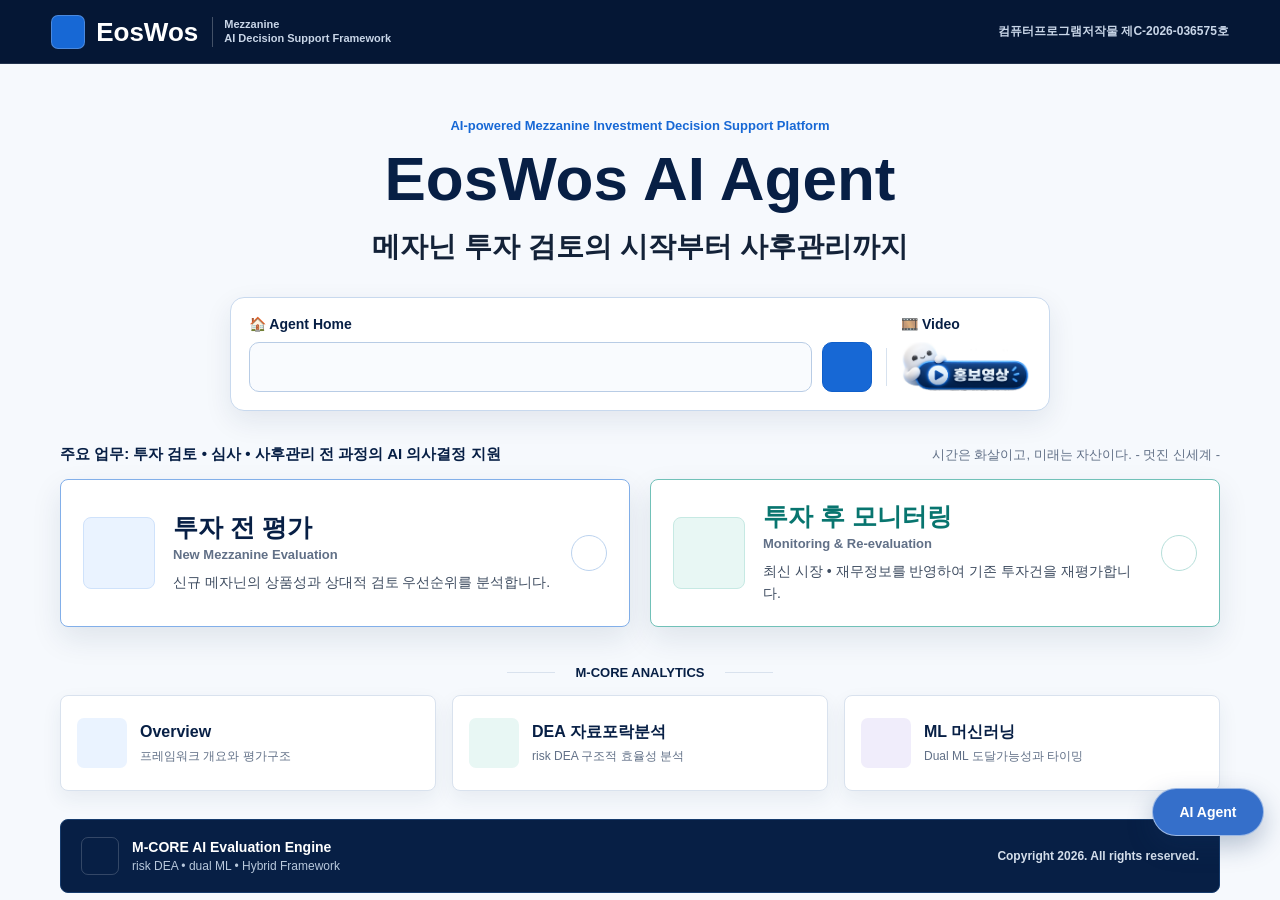
==== index.html @ c0154eb7 "feat: extend promo access and refresh home copy" ====
<!DOCTYPE html>
<html lang="ko">
<head>
    <meta charset="UTF-8" />
    <meta name="viewport" content="width=device-width, initial-scale=1.0" />
    <title>risk DEA + dual ML Hybrid Framework | 메자닌 후보군 선별 및 등급평가</title>
    <meta name="description" content="국내 메자닌 CB/BW/EB 후보군을 risk DEA와 dual ML 기반으로 선별하고 M Grade를 산출하는 메자닌 평가시스템입니다." />
    <meta name="keywords" content="메자닌, 전환사채, CB, BW, EB, DEA, 머신러닝, M Grade, risk DEA, dual ML, 후보군 선별, 등급평가" />
    <meta name="author" content="Jinkook PARK" />
    <meta name="robots" content="index, follow, max-image-preview:large, max-snippet:-1, max-video-preview:-1" />
    <link rel="canonical" href="https://eoswos.com/" />
    <link rel="preconnect" href="https://ai-contest-win.streamlit.app" crossorigin />

    <meta property="og:type" content="website" />
    <meta property="og:site_name" content="EOSWOS" />
    <meta property="og:title" content="risk DEA + dual ML Hybrid Framework" />
    <meta property="og:description" content="메자닌 후보군 선별 및 등급평가를 위한 risk DEA + dual ML Hybrid Framework 메자닌 평가시스템입니다." />
    <meta property="og:url" content="https://eoswos.com/" />
    <meta property="og:locale" content="ko_KR" />

    <meta name="twitter:card" content="summary" />
    <meta name="twitter:title" content="risk DEA + dual ML Hybrid Framework" />
    <meta name="twitter:description" content="국내 메자닌 CB/BW/EB 후보군을 risk DEA와 dual ML 기반으로 선별하고 M Grade를 산출하는 메자닌 평가시스템입니다." />

    <meta name="naver-site-verification" content="ccad66f9c69093825b52c06ba44f369b1f2e4f2b" />

    <link rel="stylesheet" href="./agent_home.css?v=20260912-prompt-marquee" />
    <link rel="stylesheet" href="./ai_widget.css?v=20260828-agent-home-polish" />
    <script src="https://unpkg.com/lucide@0.468.0/dist/umd/lucide.min.js" defer></script>
    <script src="./agent_home_first_prompt.js?v=20260831-first-prompt" defer></script>
    <script src="./agent_home.js?v=20260912-promo-video-white" defer></script>
    <script src="./ai_widget.js?v=20260901-panel-state" defer></script>

    <style>
        :root {
            --streamlit-footer-crop: 42px;
        }

        * {
            box-sizing: border-box;
        }

        html,
        body {
            margin: 0;
            padding: 0;
            width: 100%;
            height: 100%;
            overflow: hidden;
            background: #ffffff;
        }

        .app-frame-wrap {
            position: fixed;
            inset: 0;
            width: 100vw;
            height: 100vh;
            height: 100dvh;
            overflow: hidden;
            background: #ffffff;
        }

        .app-frame-wrap iframe {
            position: absolute;
            top: 0;
            left: 0;
            width: 100%;
            height: calc(100% + var(--streamlit-footer-crop));
            border: 0;
            display: block;
            background: #ffffff;
        }

        .seo-content {
            position: absolute;
            width: 1px;
            height: 1px;
            padding: 0;
            margin: -1px;
            overflow: hidden;
            clip: rect(0, 0, 0, 0);
            white-space: nowrap;
            border: 0;
        }
    </style>

    <!-- Google tag (gtag.js) -->
    <script async src="https://www.googletagmanager.com/gtag/js?id=G-F935R1FZ7W"></script>
    <script>
      window.dataLayer = window.dataLayer || [];
      function gtag(){dataLayer.push(arguments);}
      gtag('js', new Date());
      gtag('config', 'G-F935R1FZ7W');
    </script>

    <script type="application/ld+json">
    {
      "@context": "https://schema.org",
      "@type": "SoftwareApplication",
      "name": "risk DEA + dual ML Hybrid Framework",
      "alternateName": "EOSWOS Mezzanine Grading System",
      "url": "https://eoswos.com/",
      "applicationCategory": "BusinessApplication",
      "operatingSystem": "Web",
      "description": "국내 메자닌 CB/BW/EB 후보군을 risk DEA와 dual ML 기반으로 선별하고 M Grade를 산출하는 메자닌 평가시스템입니다.",
      "creator": {
        "@type": "Person",
        "name": "Jinkook PARK"
      },
      "inLanguage": "ko-KR"
    }
    </script>

</head>

<body class="agent-home-active">
    <main class="seo-content" aria-label="사이트 설명">
        <h1>risk DEA + dual ML Hybrid Framework</h1>
        <p>EOSWOS는 국내 메자닌 채권(CB, BW, EB) 후보군을 대상으로 risk DEA와 dual ML 기반의 M Grade를 산출하는 메자닌 후보군 선별 및 등급평가 시스템입니다.</p>
        <p>본 시스템은 메자닌 구조의 상대적 효율성, ITM 도달 가능성, PK 강도, ITM 도달 속도, 종합점수와 M등급을 표시합니다.</p>
        <p>제공되는 점수와 등급은 투자권유 또는 확정적 투자판단이 아니라 연구 목적의 의사결정 지원정보입니다.</p>
        <p><a href="https://eoswos.streamlit.app/">Streamlit 앱 바로가기</a></p>
    </main>

    <noscript>
        <section style="padding:24px; font-family:Arial, sans-serif; line-height:1.6;">
            <h1>risk DEA + dual ML Hybrid Framework</h1>
            <p>국내 메자닌 CB/BW/EB 후보군을 risk DEA와 dual ML 기반으로 선별하고 M Grade를 산출하는 메자닌 평가시스템입니다.</p>
            <p>JavaScript가 비활성화되어 앱 화면을 불러올 수 없습니다. 아래 링크에서 Streamlit 앱을 열 수 있습니다.</p>
            <p><a href="https://eoswos.streamlit.app/">EOSWOS Streamlit 앱 열기</a></p>
        </section>
    </noscript>

    <section class="agent-home" id="agent-home" aria-labelledby="agent-home-title">
        <header class="agent-home__bar">
            <a class="agent-home__brand" href="./" aria-label="EosWos Agent Home">
                <span class="agent-home__brand-mark" aria-hidden="true">
                    <i data-lucide="box"></i>
                </span>
                <span class="agent-home__brand-name">EosWos</span>
                <span class="agent-home__brand-divider" aria-hidden="true"></span>
                <span class="agent-home__brand-subtitle">Mezzanine<br />AI Decision Support Framework</span>
            </a>
            <div class="agent-home__registration">
                컴퓨터프로그램저작물 제C-2026-036575호
            </div>
        </header>

        <main class="agent-home__main">
            <div class="agent-home__intro">
                <span class="agent-home__eyebrow">AI-powered Mezzanine Investment Decision Support Platform</span>
                <h1 id="agent-home-title">EosWos AI Agent</h1>
                <p>메자닌 투자 검토의 시작부터 사후관리까지</p>
            </div>

            <section class="agent-home__first-prompt" aria-labelledby="agent-home-first-prompt-title">
                <form id="agent-home-first-prompt-form" autocomplete="off" novalidate>
                    <div class="agent-home__first-prompt-heading">
                        <label id="agent-home-first-prompt-title" for="agent-home-first-prompt-input">
                            🏠 Agent Home
                        </label>
                        <span aria-hidden="true"></span>
                        <span class="agent-home__promo-label" aria-hidden="true">
                            <span>🎞️</span>
                            <span>Video</span>
                        </span>
                    </div>
                    <div class="agent-home__first-prompt-layout">
                        <div class="agent-home__first-prompt-control">
                            <div class="agent-home__first-prompt-input-shell">
                                <span class="agent-home__sr-only" id="agent-home-first-prompt-guidance">
                                    궁금한 건 참지 말고 질문하세요. 대화는 AI 패널에서 진행됩니다. 인증정보 • 계좌정보 등 민감정보는 입력하지 마세요.
                                </span>
                                <input
                                    id="agent-home-first-prompt-input"
                                    type="text"
                                    maxlength="500"
                                    autocomplete="off"
                                    autocapitalize="off"
                                    spellcheck="false"
                                    aria-describedby="agent-home-first-prompt-guidance"
                                    placeholder=" " />
                                <div class="agent-home__prompt-marquee" aria-hidden="true">
                                    <span>궁금한 건 참지 말고 질문하세요. 대화는 AI 패널에서 진행됩니다. 인증정보 • 계좌정보 등 민감정보는 입력하지 마세요.</span>
                                </div>
                            </div>
                            <button class="agent-home__first-prompt-submit" id="agent-home-first-prompt-submit" type="submit" aria-label="질문 보내기" title="질문 보내기">
                                <i data-lucide="send-horizontal" aria-hidden="true"></i>
                            </button>
                        </div>
                        <span class="agent-home__promo-divider" aria-hidden="true"></span>
                        <button
                            class="agent-home__promo-trigger"
                            id="agent-home-promo-trigger"
                            type="button"
                            aria-label="EosWos 홍보영상 재생"
                            aria-controls="agent-home-promo-modal"
                            aria-expanded="false">
                            <img src="./assets/EosWos_Promo_Button.png?v=20260912-white-background" alt="" draggable="false" />
                        </button>
                    </div>
                    <p id="agent-home-first-prompt-status" role="status" aria-live="polite" hidden></p>
                </form>
            </section>

            <section class="agent-home__section" aria-labelledby="primary-work-title">
                <div class="agent-home__section-heading">
                    <span id="primary-work-title">주요 업무: 투자 검토 • 심사 • 사후관리 전 과정의 AI 의사결정 지원</span>
                    <span>시간은 화살이고, 미래는 자산이다. - 멋진 신세계 -</span>
                </div>
                <div class="agent-home__primary-grid">
                    <button class="agent-home__primary-card agent-home__primary-card--evaluation" type="button" data-mcore-route="new_evaluation">
                        <span class="agent-home__card-icon" aria-hidden="true"><i data-lucide="clipboard-check"></i></span>
                        <span class="agent-home__card-copy">
                            <strong>투자 전 평가</strong>
                            <small>New Mezzanine Evaluation</small>
                            <span>신규 메자닌의 상품성과 상대적 검토 우선순위를 분석합니다.</span>
                        </span>
                        <span class="agent-home__card-arrow" aria-hidden="true"><i data-lucide="arrow-right"></i></span>
                    </button>

                    <button class="agent-home__primary-card agent-home__primary-card--monitoring" type="button" data-mcore-route="monitoring">
                        <span class="agent-home__card-icon" aria-hidden="true"><i data-lucide="refresh-cw"></i></span>
                        <span class="agent-home__card-copy">
                            <strong>투자 후 모니터링</strong>
                            <small>Monitoring &amp; Re-evaluation</small>
                            <span>최신 시장 • 재무정보를 반영하여 기존 투자건을 재평가합니다.</span>
                        </span>
                        <span class="agent-home__card-arrow" aria-hidden="true"><i data-lucide="arrow-right"></i></span>
                    </button>
                </div>
            </section>

            <section class="agent-home__section agent-home__section--analytics" aria-labelledby="analytics-title">
                <div class="agent-home__section-heading agent-home__section-heading--center">
                    <span id="analytics-title">M-CORE Analytics</span>
                </div>
                <div class="agent-home__analytics-grid">
                    <button class="agent-home__analytics-card" type="button" data-mcore-route="overview">
                        <span class="agent-home__analytics-icon agent-home__analytics-icon--overview" aria-hidden="true"><i data-lucide="book-open"></i></span>
                        <span><strong>Overview</strong><small>프레임워크 개요와 평가구조</small></span>
                        <i data-lucide="chevron-right" aria-hidden="true"></i>
                    </button>
                    <button class="agent-home__analytics-card" type="button" data-mcore-route="dea">
                        <span class="agent-home__analytics-icon agent-home__analytics-icon--dea" aria-hidden="true"><i data-lucide="chart-no-axes-combined"></i></span>
                        <span><strong>DEA 자료포락분석</strong><small>risk DEA 구조적 효율성 분석</small></span>
                        <i data-lucide="chevron-right" aria-hidden="true"></i>
                    </button>
                    <button class="agent-home__analytics-card" type="button" data-mcore-route="ml">
                        <span class="agent-home__analytics-icon agent-home__analytics-icon--ml" aria-hidden="true"><i data-lucide="brain-circuit"></i></span>
                        <span><strong>ML 머신러닝</strong><small>Dual ML 도달가능성과 타이밍</small></span>
                        <i data-lucide="chevron-right" aria-hidden="true"></i>
                    </button>
                </div>
            </section>

            <footer class="agent-home__engine">
                <div class="agent-home__engine-identity">
                    <span class="agent-home__engine-mark" aria-hidden="true"><i data-lucide="cpu"></i></span>
                    <span class="agent-home__engine-copy">
                        <strong>M-CORE AI Evaluation Engine</strong>
                        <small>risk DEA • dual ML • Hybrid Framework</small>
                    </span>
                </div>
                <small class="agent-home__engine-copyright">Copyright 2026. All rights reserved.</small>
            </footer>
        </main>

        <dialog
            class="agent-home__promo-modal"
            id="agent-home-promo-modal"
            aria-label="EosWos 홍보영상">
            <div class="agent-home__promo-player">
                <button
                    class="agent-home__promo-close"
                    id="agent-home-promo-close"
                    type="button"
                    aria-label="홍보영상 닫기">
                    <i data-lucide="x" aria-hidden="true"></i>
                </button>
                <video
                    id="agent-home-promo-video"
                    controls
                    playsinline
                    preload="metadata"
                    aria-label="EosWos 홍보영상 플레이어">
                    <source src="./assets/EosWos_Demo.mp4" type="video/mp4" />
                    브라우저가 영상 재생을 지원하지 않습니다.
                </video>
            </div>
        </dialog>
    </section>

    <button class="agent-home-return" id="agent-home-return" type="button" aria-label="Agent Home으로 이동" hidden>
        <i data-lucide="house" aria-hidden="true"></i>
        <span class="agent-home-return__label">Home</span>
    </button>

    <div class="app-frame-wrap" id="mcore-frame-wrap" hidden aria-hidden="true">
        <div
            class="mcore-frame-loading"
            id="mcore-frame-loading"
            role="status"
            aria-live="polite"
            hidden>
            <span class="mcore-frame-loading__spinner" aria-hidden="true"></span>
            <span>M-CORE 화면을 여는 중입니다.</span>
        </div>
        <iframe
            id="mcore-frame"
            data-base-src="https://eoswos.streamlit.app/?embed=true&amp;embed_options=hide_loading_screen&amp;view=overview"
            src="https://eoswos.streamlit.app/?embed=true&embed_options=hide_loading_screen&view=overview"
            title="M-CORE 평가 시스템"
            allowfullscreen
            loading="eager">
        </iframe>
    </div>

    <!-- Copyright -->
    <div class="site-copyright-registration" style="position: fixed; top: 8px; right: 20px; z-index: 9999; font-size: 14px; color: #6b7280;">
        컴퓨터프로그램저작물 제C-2026-036575호
    </div>

    <!-- hits.sh 뱃지 및 Copyright -->
    <div class="site-hit-counter" style="position: fixed; bottom: 8px; right: 10px; z-index: 9999; text-align: right;">
      <a href="https://hits.sh/eoswos.com/" target="_blank">
        <img src="https://hits.sh/eoswos.com.svg" alt="Hits"/>
      </a>
      <div style="margin-top: 2px; font-size: 13px; line-height: 1.2; color: #6b7280; white-space: nowrap;">
        Copyright 2026. All rights reserved.
      </div>
    </div>


    <!-- GoatCounter -->
    <script data-goatcounter="https://eoswos.goatcounter.com/count"
        async src="//gc.zgo.at/count.js"></script>

</body>
</html>
---- agent_home.css ----
:root {
    --agent-navy: #071f45;
    --agent-navy-deep: #051735;
    --agent-blue: #1768d5;
    --agent-blue-soft: #eaf3ff;
    --agent-teal: #0f8d88;
    --agent-teal-soft: #e8f7f4;
    --agent-violet: #6750b5;
    --agent-ink: #132238;
    --agent-muted: #617087;
    --agent-line: #d9e2ee;
    --agent-canvas: #f6f9fd;
    --agent-surface: #ffffff;
    --agent-shadow: 0 12px 30px rgba(23, 49, 82, 0.1);
}

.agent-home,
.agent-home * {
    box-sizing: border-box;
}

.agent-home[hidden],
.app-frame-wrap[hidden],
.agent-home-return[hidden],
.mcore-frame-loading[hidden] {
    display: none !important;
}

.mcore-frame-loading {
    position: absolute;
    inset: 0;
    z-index: 2;
    display: flex;
    align-items: center;
    justify-content: center;
    gap: 12px;
    color: var(--agent-navy);
    background: rgba(248, 250, 253, 0.98);
    font-size: 15px;
    font-weight: 700;
}

.mcore-frame-loading__spinner {
    width: 22px;
    height: 22px;
    border: 3px solid #d7e4f5;
    border-top-color: var(--agent-blue);
    border-radius: 50%;
    animation: mcore-frame-spin 0.75s linear infinite;
}

@keyframes mcore-frame-spin {
    to {
        transform: rotate(360deg);
    }
}

@media (prefers-reduced-motion: reduce) {
    .mcore-frame-loading__spinner {
        animation: none;
    }
}

.agent-home {
    position: fixed;
    inset: 0;
    z-index: 20;
    overflow-y: auto;
    color: var(--agent-ink);
    background: var(--agent-canvas);
    font-family: Inter, Pretendard, "Noto Sans KR", "Segoe UI", sans-serif;
}

.agent-home__bar {
    position: sticky;
    top: 0;
    z-index: 2;
    display: flex;
    align-items: center;
    justify-content: space-between;
    min-height: 64px;
    padding: 10px clamp(20px, 4vw, 56px);
    color: #ffffff;
    background: var(--agent-navy-deep);
    border-bottom: 1px solid rgba(255, 255, 255, 0.12);
}

.agent-home__brand {
    display: inline-flex;
    align-items: center;
    gap: 11px;
    min-width: 0;
    color: inherit;
    text-decoration: none;
}

.agent-home__brand-mark {
    display: grid;
    flex: 0 0 34px;
    width: 34px;
    height: 34px;
    place-items: center;
    color: #ffffff;
    background: var(--agent-blue);
    border: 1px solid rgba(255, 255, 255, 0.22);
    border-radius: 7px;
}

.agent-home__brand-mark svg {
    width: 21px;
    height: 21px;
    stroke-width: 1.8;
}

.agent-home__brand-name {
    font-size: 26px;
    font-weight: 750;
    line-height: 1;
}

.agent-home__brand-divider {
    width: 1px;
    height: 30px;
    margin-left: 3px;
    background: rgba(255, 255, 255, 0.25);
}

.agent-home__brand-subtitle {
    color: #c9d6e8;
    font-size: 11px;
    font-weight: 600;
    line-height: 1.2;
}

.agent-home__registration {
    max-width: min(330px, 38vw);
    margin-left: auto;
    color: #c9d6e8;
    font-size: 12px;
    font-weight: 600;
    line-height: 1.35;
    text-align: right;
}

.agent-home__main {
    width: min(1160px, calc(100% - 40px));
    margin: 0 auto;
    padding: clamp(40px, 6vh, 72px) 0 36px;
}

.agent-home__intro {
    max-width: 760px;
    margin: 0 auto clamp(29px, 4.5vh, 42px);
    text-align: center;
}

.agent-home__eyebrow {
    display: block;
    margin-bottom: 13px;
    color: var(--agent-blue);
    font-size: 13px;
    font-weight: 800;
    text-transform: none;
}

.agent-home__intro h1 {
    margin: 0;
    color: var(--agent-navy);
    font-size: clamp(38px, 5vw, 62px);
    font-weight: 800;
    line-height: 1.05;
    letter-spacing: 0;
}

.agent-home__intro p {
    margin: 17px 0 0;
    color: var(--agent-ink);
    font-size: clamp(20px, 2.2vw, 28px);
    font-weight: 650;
    letter-spacing: 0;
}

.agent-home__first-prompt {
    width: min(820px, 100%);
    margin: -10px auto 34px;
    padding: 18px;
    background: var(--agent-surface);
    border: 1px solid #c8d9ee;
    border-radius: 14px;
    box-shadow: 0 10px 28px rgba(23, 49, 82, 0.09);
}

.agent-home__first-prompt label {
    display: block;
    margin: 0;
    color: var(--agent-navy);
    font-size: 14px;
    font-weight: 800;
}

.agent-home__first-prompt-heading,
.agent-home__first-prompt-layout {
    display: grid;
    grid-template-columns: minmax(0, 1fr) 1px 130px;
    align-items: center;
    gap: 14px;
}

.agent-home__first-prompt-heading {
    margin-bottom: 10px;
}

.agent-home__promo-label {
    display: inline-flex;
    align-items: center;
    justify-content: flex-start;
    gap: 4px;
    color: var(--agent-navy);
    font-size: 14px;
    font-weight: 800;
    white-space: nowrap;
}

.agent-home__first-prompt-control {
    display: grid;
    grid-template-columns: minmax(0, 1fr) auto;
    align-items: stretch;
    gap: 10px;
}

.agent-home__first-prompt-input-shell {
    position: relative;
    min-width: 0;
}

.agent-home__sr-only {
    position: absolute;
    width: 1px;
    height: 1px;
    padding: 0;
    margin: -1px;
    overflow: hidden;
    clip: rect(0, 0, 0, 0);
    white-space: nowrap;
    border: 0;
}

.agent-home__first-prompt input {
    width: 100%;
    min-width: 0;
    height: 50px;
    padding: 0 16px;
    color: var(--agent-ink);
    font: 500 15px/1.4 Inter, Pretendard, "Noto Sans KR", "Segoe UI", sans-serif;
    background: #f9fbfe;
    border: 1px solid #b8cce5;
    border-radius: 10px;
    outline: none;
    transition: border-color 160ms ease, box-shadow 160ms ease, background-color 160ms ease;
}

.agent-home__prompt-marquee {
    position: absolute;
    inset: 1px 16px;
    display: flex;
    align-items: center;
    overflow: hidden;
    color: #64748b;
    font: 500 15px/1.4 Inter, Pretendard, "Noto Sans KR", "Segoe UI", sans-serif;
    white-space: nowrap;
    pointer-events: none;
    transition: opacity 120ms ease;
}

.agent-home__prompt-marquee span {
    display: inline-block;
    min-width: max-content;
    padding-left: 100%;
    animation: agent-home-prompt-marquee 18s linear infinite;
    will-change: transform;
}

.agent-home__first-prompt-input-shell:focus-within .agent-home__prompt-marquee,
.agent-home__first-prompt-input-shell input:not(:placeholder-shown) + .agent-home__prompt-marquee,
.agent-home__first-prompt-input-shell input:disabled + .agent-home__prompt-marquee {
    opacity: 0;
}

.agent-home__first-prompt-input-shell:hover .agent-home__prompt-marquee span,
.agent-home__first-prompt-input-shell:focus-within .agent-home__prompt-marquee span,
.agent-home__first-prompt-input-shell input:not(:placeholder-shown) + .agent-home__prompt-marquee span,
.agent-home__first-prompt-input-shell input:disabled + .agent-home__prompt-marquee span {
    animation-play-state: paused;
}

@keyframes agent-home-prompt-marquee {
    from {
        transform: translateX(0);
    }

    to {
        transform: translateX(-100%);
    }
}

.agent-home__first-prompt input:focus {
    background: #ffffff;
    border-color: var(--agent-blue);
    box-shadow: 0 0 0 3px rgba(23, 104, 213, 0.13);
}

.agent-home__first-prompt input:disabled {
    color: #78869a;
    background: #eef2f7;
    border-color: #d4dce7;
    cursor: not-allowed;
}

.agent-home__first-prompt-submit {
    display: inline-flex;
    width: 50px;
    min-width: 50px;
    height: 50px;
    align-items: center;
    justify-content: center;
    gap: 0;
    padding: 0;
    color: #ffffff;
    font-size: 14px;
    font-weight: 750;
    background: var(--agent-blue);
    border: 1px solid #0f5fca;
    border-radius: 10px;
    cursor: pointer;
    transition: background-color 160ms ease, box-shadow 160ms ease;
}

.agent-home__first-prompt-submit:hover,
.agent-home__first-prompt-submit:focus-visible {
    background: #125bbd;
    box-shadow: 0 7px 18px rgba(23, 104, 213, 0.2);
    outline: none;
}

.agent-home__first-prompt-submit:disabled {
    color: #e7edf5;
    background: #8d9caf;
    border-color: #8d9caf;
    box-shadow: none;
    cursor: not-allowed;
}

.agent-home__first-prompt-submit svg {
    width: 17px;
    height: 17px;
}

.agent-home__promo-divider {
    width: 1px;
    height: 38px;
    background: #d7e2ef;
}

.agent-home__promo-trigger {
    display: inline-flex;
    width: 130px;
    min-width: 130px;
    height: 50px;
    align-items: center;
    justify-content: center;
    padding: 0;
    background: #ffffff;
    border: 0;
    border-radius: 10px;
    cursor: pointer;
    transition: transform 160ms ease;
}

.agent-home__promo-trigger:hover {
    transform: scale(1.02);
}

.agent-home__promo-trigger:focus-visible {
    outline: 3px solid rgba(23, 104, 213, 0.28);
    outline-offset: 2px;
}

.agent-home__promo-trigger img {
    display: block;
    width: 100%;
    height: 100%;
    object-fit: contain;
    user-select: none;
}

.agent-home__first-prompt-help,
.agent-home__first-prompt-status {
    margin: 9px 2px 0;
    color: var(--agent-muted);
    font-size: 11px;
    line-height: 1.5;
}

.agent-home__first-prompt-status {
    min-height: 17px;
    color: #175da9;
    font-weight: 700;
}

.agent-home__first-prompt-status.is-error {
    color: #a33a31;
}

.agent-home__promo-modal {
    width: min(1200px, calc(100vw - 48px));
    max-width: none;
    max-height: calc(100vh - 48px);
    margin: auto;
    padding: 0;
    overflow: visible;
    background: transparent;
    border: 0;
}

.agent-home__promo-modal::backdrop {
    background: rgba(2, 12, 29, 0.78);
}

.agent-home__promo-player {
    position: relative;
    padding: 12px;
    background: #020817;
    border: 1px solid rgba(255, 255, 255, 0.18);
    border-radius: 16px;
    box-shadow: 0 24px 70px rgba(0, 0, 0, 0.48);
}

.agent-home__promo-player video {
    display: block;
    width: 100%;
    max-height: calc(100vh - 72px);
    aspect-ratio: 16 / 9;
    object-fit: contain;
    background: #000000;
    border-radius: 10px;
}

.agent-home__promo-close {
    position: absolute;
    top: -16px;
    right: -16px;
    z-index: 1;
    display: inline-flex;
    width: 40px;
    height: 40px;
    align-items: center;
    justify-content: center;
    padding: 0;
    color: #ffffff;
    background: var(--agent-navy-deep);
    border: 1px solid rgba(255, 255, 255, 0.45);
    border-radius: 50%;
    box-shadow: 0 8px 20px rgba(0, 0, 0, 0.28);
    cursor: pointer;
}

.agent-home__promo-close:hover,
.agent-home__promo-close:focus-visible {
    background: var(--agent-blue);
    outline: none;
}

.agent-home__promo-close:focus-visible {
    box-shadow: 0 0 0 4px rgba(255, 255, 255, 0.32);
}

.agent-home__promo-close svg {
    width: 21px;
    height: 21px;
}

.agent-home__section + .agent-home__section {
    margin-top: 38px;
}

.agent-home__section-heading {
    display: flex;
    align-items: baseline;
    justify-content: space-between;
    gap: 16px;
    margin-bottom: 15px;
}

.agent-home__section-heading > span:first-child {
    color: var(--agent-navy);
    font-size: 15px;
    font-weight: 800;
}

.agent-home__section-heading > span:last-child:not(:first-child) {
    color: var(--agent-muted);
    font-size: 13px;
}

.agent-home__section-heading--center {
    justify-content: center;
}

.agent-home__section-heading--center > span:first-child {
    position: relative;
    padding: 0 20px;
    font-size: 13px;
    text-transform: uppercase;
}

.agent-home__section-heading--center > span:first-child::before,
.agent-home__section-heading--center > span:first-child::after {
    position: absolute;
    top: 50%;
    width: 48px;
    height: 1px;
    content: "";
    background: var(--agent-line);
}

.agent-home__section-heading--center > span:first-child::before {
    right: 100%;
}

.agent-home__section-heading--center > span:first-child::after {
    left: 100%;
}

.agent-home__primary-grid {
    display: grid;
    grid-template-columns: repeat(2, minmax(0, 1fr));
    gap: 20px;
}

.agent-home button {
    font: inherit;
    letter-spacing: 0;
}

.agent-home__primary-card,
.agent-home__analytics-card {
    min-width: 0;
    color: inherit;
    text-align: left;
    background: var(--agent-surface);
    border-radius: 8px;
    cursor: pointer;
}

.agent-home__primary-card {
    display: grid;
    grid-template-columns: 72px minmax(0, 1fr) 36px;
    align-items: center;
    gap: 18px;
    min-height: 176px;
    padding: 24px;
    border: 1px solid #82afe9;
    box-shadow: var(--agent-shadow);
    transition: border-color 160ms ease, box-shadow 160ms ease, transform 160ms ease;
}

.agent-home__primary-card--monitoring {
    border-color: #71c1b8;
}

.agent-home__primary-card:hover,
.agent-home__primary-card:focus-visible {
    border-color: var(--agent-blue);
    box-shadow: 0 14px 34px rgba(23, 104, 213, 0.16);
    transform: translateY(-2px);
    outline: none;
}

.agent-home__primary-card--monitoring:hover,
.agent-home__primary-card--monitoring:focus-visible {
    border-color: var(--agent-teal);
    box-shadow: 0 14px 34px rgba(15, 141, 136, 0.15);
}

.agent-home__card-icon {
    display: grid;
    width: 72px;
    height: 72px;
    place-items: center;
    color: var(--agent-blue);
    background: var(--agent-blue-soft);
    border: 1px solid #cfe2fb;
    border-radius: 8px;
}

.agent-home__primary-card--monitoring .agent-home__card-icon {
    color: var(--agent-teal);
    background: var(--agent-teal-soft);
    border-color: #c6e9e3;
}

.agent-home__card-icon svg {
    width: 37px;
    height: 37px;
    stroke-width: 1.7;
}

.agent-home__card-copy {
    display: flex;
    min-width: 0;
    flex-direction: column;
}

.agent-home__card-copy strong {
    color: var(--agent-navy);
    font-size: 25px;
    line-height: 1.2;
}

.agent-home__primary-card--monitoring .agent-home__card-copy strong {
    color: #08756f;
}

.agent-home__card-copy small {
    margin-top: 5px;
    color: var(--agent-muted);
    font-size: 13px;
    font-weight: 600;
}

.agent-home__card-copy > span {
    margin-top: 15px;
    color: #3f4d61;
    font-size: 14px;
    line-height: 1.55;
}

@media (min-width: 921px) {
    .agent-home__primary-card {
        min-height: 148px;
        padding: 18px 22px;
    }

    .agent-home__card-copy > span {
        margin-top: 10px;
    }
}

.agent-home__card-arrow {
    display: grid;
    width: 36px;
    height: 36px;
    place-items: center;
    color: var(--agent-blue);
    border: 1px solid #bcd3ef;
    border-radius: 50%;
}

.agent-home__primary-card--monitoring .agent-home__card-arrow {
    color: var(--agent-teal);
    border-color: #b6dfda;
}

.agent-home__card-arrow svg {
    width: 18px;
    height: 18px;
}

.agent-home__analytics-grid {
    display: grid;
    grid-template-columns: repeat(3, minmax(0, 1fr));
    gap: 16px;
}

.agent-home__analytics-card {
    display: grid;
    grid-template-columns: 50px minmax(0, 1fr) 20px;
    align-items: center;
    gap: 13px;
    min-height: 96px;
    padding: 16px;
    border: 1px solid var(--agent-line);
    box-shadow: 0 8px 20px rgba(25, 52, 84, 0.07);
    transition: border-color 160ms ease, box-shadow 160ms ease, transform 160ms ease;
}

.agent-home__analytics-card:hover,
.agent-home__analytics-card:focus-visible {
    border-color: #91b7e9;
    box-shadow: 0 10px 24px rgba(23, 104, 213, 0.12);
    transform: translateY(-2px);
    outline: none;
}

.agent-home__analytics-icon {
    display: grid;
    width: 50px;
    height: 50px;
    place-items: center;
    border-radius: 7px;
}

.agent-home__analytics-icon svg {
    width: 27px;
    height: 27px;
    stroke-width: 1.7;
}

.agent-home__analytics-icon--overview {
    color: var(--agent-blue);
    background: var(--agent-blue-soft);
}

.agent-home__analytics-icon--dea {
    color: var(--agent-teal);
    background: var(--agent-teal-soft);
}

.agent-home__analytics-icon--ml {
    color: var(--agent-violet);
    background: #f0edfb;
}

.agent-home__analytics-card > span:nth-child(2) {
    display: flex;
    min-width: 0;
    flex-direction: column;
}

.agent-home__analytics-card strong {
    color: var(--agent-navy);
    font-size: 16px;
    line-height: 1.25;
}

.agent-home__analytics-card small {
    margin-top: 6px;
    overflow: hidden;
    color: var(--agent-muted);
    font-size: 12px;
    line-height: 1.35;
    text-overflow: ellipsis;
    white-space: nowrap;
}

.agent-home__analytics-card > svg {
    width: 18px;
    height: 18px;
    color: #8a99ad;
}

.agent-home__engine {
    display: flex;
    align-items: center;
    justify-content: space-between;
    gap: 20px;
    margin-top: 28px;
    padding: 17px 20px;
    color: #ffffff;
    background: var(--agent-navy);
    border: 1px solid #173c6d;
    border-radius: 8px;
}

.agent-home__engine-identity {
    display: flex;
    align-items: center;
    gap: 13px;
    min-width: 0;
}

.agent-home__engine-mark {
    display: grid;
    flex: 0 0 38px;
    width: 38px;
    height: 38px;
    place-items: center;
    color: #88baf6;
    border: 1px solid rgba(255, 255, 255, 0.18);
    border-radius: 7px;
}

.agent-home__engine-mark svg {
    width: 21px;
    height: 21px;
}

.agent-home__engine-copy {
    display: flex;
    flex-direction: column;
}

.agent-home__engine strong {
    font-size: 14px;
}

.agent-home__engine small {
    margin-top: 4px;
    color: #b8c8dc;
    font-size: 12px;
}

.agent-home__engine .agent-home__engine-copyright {
    flex: 0 0 auto;
    margin-top: 0;
    color: #d4deeb;
    font-weight: 700;
    line-height: 1.35;
    text-align: right;
    white-space: nowrap;
}

.agent-home-return {
    position: fixed;
    right: 16px;
    bottom: 124px;
    z-index: 10018;
    display: inline-flex;
    width: 112px;
    min-width: 112px;
    height: 48px;
    align-items: center;
    justify-content: center;
    gap: 7px;
    padding: 0 21px;
    color: #ffffff;
    font: 700 14px/1 Inter, Pretendard, "Noto Sans KR", "Segoe UI", sans-serif;
    background: #274f83;
    border: 1px solid rgba(255, 255, 255, 0.5);
    border-radius: 999px;
    box-shadow: 0 10px 26px rgba(18, 51, 96, 0.24);
    cursor: pointer;
    transition: background-color 160ms ease, box-shadow 160ms ease, transform 160ms ease;
}

.agent-home-return:hover {
    background: #1f436f;
    box-shadow: 0 13px 30px rgba(18, 51, 96, 0.3);
    transform: translateY(-1px);
}

.agent-home-return:focus-visible {
    outline: 3px solid rgba(53, 111, 202, 0.34);
    outline-offset: 3px;
}

.agent-home-return svg {
    display: block;
    width: 18px;
    height: 18px;
}

body.agent-home-active .site-copyright-registration,
body.agent-home-active .site-hit-counter {
    display: none;
}

@media (max-width: 768px), (hover: none) and (pointer: coarse) and (max-width: 1024px) {
    .agent-home-return {
        right: 12px;
        bottom: 124px;
        width: 52px;
        min-width: 52px;
        height: 52px;
        padding: 0;
        border-radius: 50%;
    }

    .agent-home-return__label {
        display: none;
    }

    .agent-home-return svg {
        display: block;
        width: 20px;
        height: 20px;
    }
}

@media (max-width: 840px) {
    .agent-home__main {
        width: min(100% - 28px, 680px);
        padding-top: 38px;
    }

    .agent-home__primary-grid,
    .agent-home__analytics-grid {
        grid-template-columns: 1fr;
    }

    .agent-home__primary-card {
        min-height: 152px;
    }

    .agent-home__analytics-card {
        min-height: 82px;
    }
}

@media (max-width: 560px) {
    .agent-home__bar {
        min-height: 58px;
        padding: 9px 14px;
    }

    .agent-home__brand-mark {
        flex-basis: 31px;
        width: 31px;
        height: 31px;
    }

    .agent-home__brand-name {
        font-size: 22px;
    }

    .agent-home__brand-divider,
    .agent-home__brand-subtitle {
        display: none;
    }

    .agent-home__registration {
        max-width: 190px;
        font-size: 10px;
        line-height: 1.25;
    }

    .agent-home__main {
        width: calc(100% - 24px);
        padding: 32px 0 96px;
    }

    .agent-home__intro {
        margin-bottom: 23px;
    }

    .agent-home__eyebrow {
        margin-bottom: 10px;
        font-size: 11px;
    }

    .agent-home__intro h1 {
        font-size: 37px;
    }

    .agent-home__intro p {
        margin-top: 13px;
        font-size: 20px;
    }

    .agent-home__first-prompt {
        margin: 0 auto 26px;
        padding: 14px;
        border-radius: 12px;
    }

    .agent-home__first-prompt-heading,
    .agent-home__first-prompt-layout {
        grid-template-columns: minmax(0, 1fr) 1px 108px;
        gap: 8px;
    }

    .agent-home__first-prompt-control {
        grid-template-columns: minmax(0, 1fr) 48px;
        gap: 8px;
    }

    .agent-home__first-prompt input {
        height: 48px;
        padding: 0 13px;
        font-size: 14px;
    }

    .agent-home__prompt-marquee {
        inset-inline: 13px;
        font-size: 14px;
    }

    .agent-home__prompt-marquee span {
        animation-duration: 14s;
    }

    .agent-home__first-prompt-submit {
        width: 48px;
        min-width: 48px;
        height: 48px;
        padding: 0;
    }

    .agent-home__first-prompt-submit span {
        position: absolute;
        width: 1px;
        height: 1px;
        padding: 0;
        margin: -1px;
        overflow: hidden;
        clip: rect(0, 0, 0, 0);
        white-space: nowrap;
        border: 0;
    }

    .agent-home__promo-divider {
        height: 34px;
    }

    .agent-home__promo-trigger {
        width: 108px;
        min-width: 108px;
        height: 48px;
    }

    .agent-home__promo-modal {
        width: calc(100vw - 32px);
        max-height: calc(100vh - 32px);
    }

    .agent-home__promo-player {
        padding: 8px;
        border-radius: 12px;
    }

    .agent-home__promo-close {
        top: -13px;
        right: -13px;
        width: 36px;
        height: 36px;
    }

    .agent-home__first-prompt-help,
    .agent-home__first-prompt-status {
        font-size: 10px;
    }

    .agent-home__section-heading > span:last-child:not(:first-child) {
        display: none;
    }

    .agent-home__primary-card {
        grid-template-columns: 56px minmax(0, 1fr) 30px;
        gap: 13px;
        min-height: 140px;
        padding: 18px 16px;
    }

    .agent-home__card-icon {
        width: 56px;
        height: 56px;
    }

    .agent-home__card-icon svg {
        width: 30px;
        height: 30px;
    }

    .agent-home__card-copy strong {
        font-size: 21px;
    }

    .agent-home__card-copy small {
        font-size: 11px;
    }

    .agent-home__card-copy > span {
        margin-top: 10px;
        font-size: 12px;
        line-height: 1.45;
    }

    .agent-home__card-arrow {
        width: 30px;
        height: 30px;
    }

    .agent-home__analytics-card {
        min-height: 78px;
        padding: 13px;
    }

    .agent-home__analytics-card strong {
        font-size: 15px;
    }

    .agent-home__engine {
        flex-wrap: wrap;
        gap: 10px;
        padding: 14px;
    }

    .agent-home__engine strong {
        font-size: 13px;
    }

    .agent-home__engine small {
        font-size: 11px;
    }

    .agent-home__engine .agent-home__engine-copyright {
        width: 100%;
        font-size: 10px;
        text-align: right;
    }

}

@media (prefers-reduced-motion: reduce) {
    .agent-home__primary-card,
    .agent-home__analytics-card,
    .agent-home__promo-trigger {
        transition: none;
    }

    .agent-home__prompt-marquee {
        transition: none;
    }

    .agent-home__prompt-marquee span {
        width: 100%;
        min-width: 0;
        padding-left: 0;
        overflow: hidden;
        text-overflow: ellipsis;
        animation: none;
        transform: none;
    }
}
---- ai_widget.css ----
.ai-evaluation-launcher {
    position: fixed;
    right: 16px;
    bottom: 64px;
    z-index: 10020;
    display: flex;
    width: auto;
    min-width: 112px;
    height: 48px;
    align-items: center;
    justify-content: center;
    padding: 0 21px;
    border: 1px solid rgba(255, 255, 255, 0.5);
    border-radius: 999px;
    background: #356fca;
    color: #ffffff;
    box-shadow: 0 10px 26px rgba(18, 51, 96, 0.28);
    cursor: pointer;
    transition: background-color 160ms ease, box-shadow 160ms ease, transform 160ms ease;
}

.ai-launcher-label {
    color: currentColor;
    font: 700 14px/1 Arial, sans-serif;
    letter-spacing: 0;
    white-space: nowrap;
}

.ai-launcher-label-mobile {
    display: none;
}

.ai-evaluation-launcher:hover {
    background: #285da9;
    box-shadow: 0 12px 30px rgba(18, 51, 96, 0.34);
    transform: translateY(-2px);
}

.ai-evaluation-launcher:focus-visible {
    outline: 3px solid rgba(53, 111, 202, 0.34);
    outline-offset: 3px;
}

.ai-evaluation-launcher svg {
    width: 27px;
    height: 27px;
    fill: none;
    stroke: currentColor;
    stroke-width: 2;
    stroke-linecap: round;
    stroke-linejoin: round;
}

.ai-evaluation-launcher .icon-close {
    display: none;
}

.ai-evaluation-launcher[aria-expanded="true"] {
    width: 56px;
    min-width: 56px;
    height: 56px;
    padding: 0;
    border-radius: 50%;
}

.ai-evaluation-launcher[aria-expanded="true"] .ai-launcher-label {
    display: none;
}

.ai-evaluation-launcher[aria-expanded="true"] .icon-close {
    display: block;
}

.ai-evaluation-panel {
    position: fixed;
    right: 16px;
    bottom: 132px;
    z-index: 10019;
    width: min(var(--ai-panel-width, 470px), calc(100vw - 32px));
    height: min(var(--ai-panel-height, 760px), calc(100dvh - 160px));
    min-width: 360px;
    min-height: 420px;
    overflow: hidden;
    scrollbar-width: none;
    border: 1px solid #d7dee9;
    border-radius: 18px;
    background: #ffffff;
    box-shadow: 0 24px 64px rgba(18, 35, 58, 0.24);
    opacity: 0;
    visibility: hidden;
    pointer-events: none;
    transform: translateY(12px) scale(0.985);
    transform-origin: bottom right;
    transition: opacity 180ms ease, transform 180ms ease, visibility 180ms ease;
}

.ai-evaluation-panel::-webkit-scrollbar {
    display: none;
}

.ai-evaluation-panel.is-open {
    opacity: 1;
    visibility: visible;
    pointer-events: auto;
    transform: translateY(0) scale(1);
}

.ai-panel-resize-shield {
    position: fixed;
    z-index: 10030;
    inset: 0;
    background: transparent;
    touch-action: none;
}

.ai-panel-resize-shield[hidden] {
    display: none;
}

.ai-panel-resize-handle {
    position: absolute;
    z-index: 5;
    touch-action: none;
    opacity: 0;
    transition: opacity 120ms ease;
}

.ai-panel-resize-handle:hover,
.ai-evaluation-panel.is-resizing .ai-panel-resize-handle {
    opacity: 1;
}

.ai-panel-resize-left {
    top: 18px;
    bottom: 18px;
    left: 0;
    width: 10px;
    cursor: ew-resize;
}

.ai-panel-resize-left::after {
    position: absolute;
    top: 32px;
    bottom: 32px;
    left: 3px;
    width: 2px;
    border-radius: 2px;
    background: rgba(53, 111, 202, 0.62);
    content: "";
}

.ai-panel-resize-top {
    top: 0;
    right: 18px;
    left: 18px;
    height: 10px;
    cursor: ns-resize;
}

.ai-panel-resize-top::after {
    position: absolute;
    top: 3px;
    right: 32px;
    left: 32px;
    height: 2px;
    border-radius: 2px;
    background: rgba(53, 111, 202, 0.62);
    content: "";
}

.ai-panel-resize-corner {
    top: 0;
    left: 0;
    width: 18px;
    height: 18px;
    cursor: nwse-resize;
}

.ai-panel-resize-corner::after {
    position: absolute;
    top: 4px;
    left: 4px;
    width: 8px;
    height: 8px;
    border-top: 2px solid rgba(53, 111, 202, 0.68);
    border-left: 2px solid rgba(53, 111, 202, 0.68);
    border-radius: 2px 0 0;
    content: "";
}

.ai-evaluation-panel.is-resizing iframe {
    pointer-events: none;
}

html.ai-panel-resizing,
html.ai-panel-resizing * {
    cursor: var(--ai-panel-resize-cursor) !important;
    user-select: none !important;
}

.ai-panel-control {
    position: absolute;
    top: 10px;
    z-index: 3;
    display: grid;
    width: 34px;
    height: 34px;
    place-items: center;
    padding: 0;
    border: 1px solid #d7dee9;
    border-radius: 50%;
    background: rgba(255, 255, 255, 0.96);
    color: #344054;
    box-shadow: 0 4px 12px rgba(18, 35, 58, 0.14);
    cursor: pointer;
}

.ai-panel-close {
    right: 10px;
    font: 400 25px/1 Arial, sans-serif;
}

.ai-panel-refresh {
    right: 52px;
    font: 400 23px/1 Arial, sans-serif;
}

.ai-panel-refresh span {
    display: block;
}

.ai-panel-control:hover {
    background: #f2f5f9;
    color: #172033;
}

.ai-panel-control:focus-visible {
    outline: 3px solid rgba(53, 111, 202, 0.34);
    outline-offset: 2px;
}

.ai-panel-refresh.is-loading span {
    animation: ai-panel-refresh-spin 700ms linear infinite;
}

@keyframes ai-panel-refresh-spin {
    to {
        transform: rotate(360deg);
    }
}

.ai-evaluation-panel iframe {
    position: absolute;
    top: 0;
    left: 0;
    width: 100%;
    height: calc(100% + 42px);
    border: 0;
    background: #ffffff;
    display: block;
    overflow: hidden;
    scrollbar-width: none;
}

.ai-evaluation-panel iframe::-webkit-scrollbar {
    display: none;
}

.ai-panel-loading {
    position: absolute;
    inset: 0;
    z-index: 1;
    display: grid;
    place-items: center;
    padding: 20px;
    background: #ffffff;
    color: #667085;
    font-family: Arial, sans-serif;
    font-size: 13px;
    text-align: center;
}

.ai-panel-loading[hidden] {
    display: none;
}

@media (max-width: 768px), (hover: none) and (pointer: coarse) and (max-width: 1024px) {
    .ai-evaluation-launcher {
        right: 12px;
        bottom: 62px;
        width: 52px;
        min-width: 52px;
        height: 52px;
        padding: 0;
        border-radius: 50%;
    }

    body.agent-home-active .ai-evaluation-launcher[aria-expanded="false"] {
        right: max(6px, env(safe-area-inset-right));
        bottom: max(10px, env(safe-area-inset-bottom));
    }

    .ai-launcher-label-desktop {
        display: none;
    }

    .ai-launcher-label-mobile {
        display: block;
    }

    .ai-evaluation-panel {
        top: max(8px, env(safe-area-inset-top));
        right: max(8px, env(safe-area-inset-right));
        bottom: max(126px, calc(118px + env(safe-area-inset-bottom)));
        left: max(8px, env(safe-area-inset-left));
        width: auto;
        height: auto;
        max-width: none;
        max-height: none;
        min-width: 0;
        min-height: 0;
        border-radius: 14px;
    }

    .ai-panel-resize-handle {
        display: none;
    }

    .ai-panel-control {
        top: 8px;
        width: 32px;
        height: 32px;
    }

    .ai-panel-close {
        right: 8px;
    }

    .ai-panel-refresh {
        right: 48px;
    }
}

@media (prefers-reduced-motion: reduce) {
    .ai-evaluation-launcher,
    .ai-evaluation-panel {
        transition: none;
    }

    .ai-panel-refresh.is-loading span {
        animation: none;
    }
}
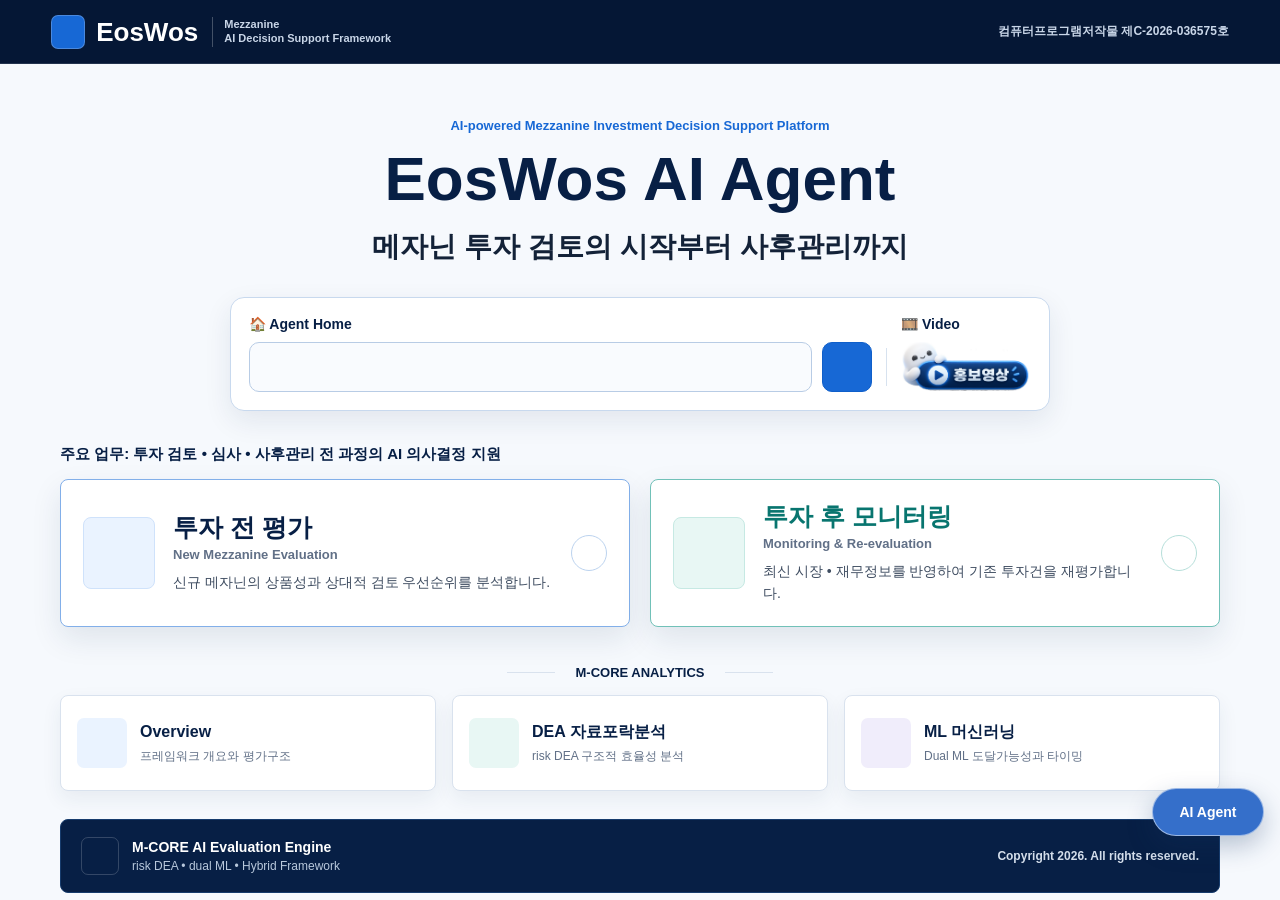
==== commit 297cc3a4: "copy: update home marquee message" ====
--- a/index.html
+++ b/index.html
@@ -24,12 +24,12 @@
 
     <meta name="naver-site-verification" content="ccad66f9c69093825b52c06ba44f369b1f2e4f2b" />
 
-    <link rel="stylesheet" href="./agent_home.css?v=20260912-prompt-marquee" />
+    <link rel="stylesheet" href="./agent_home.css?v=20260913-promo-white-shell" />
     <link rel="stylesheet" href="./ai_widget.css?v=20260828-agent-home-polish" />
     <script src="https://unpkg.com/lucide@0.468.0/dist/umd/lucide.min.js" defer></script>
     <script src="./agent_home_first_prompt.js?v=20260831-first-prompt" defer></script>
-    <script src="./agent_home.js?v=20260912-promo-video-white" defer></script>
-    <script src="./ai_widget.js?v=20260901-panel-state" defer></script>
+    <script src="./agent_home.js?v=20260913-promo-parent-modal" defer></script>
+    <script src="./ai_widget.js?v=20260913-promo-parent-modal" defer></script>
 
     <style>
         :root {
@@ -169,7 +169,7 @@
                         <div class="agent-home__first-prompt-control">
                             <div class="agent-home__first-prompt-input-shell">
                                 <span class="agent-home__sr-only" id="agent-home-first-prompt-guidance">
-                                    궁금한 건 참지 말고 질문하세요. 대화는 AI 패널에서 진행됩니다. 인증정보 • 계좌정보 등 민감정보는 입력하지 마세요.
+                                    궁금한 건 참지 말고 질문하세요. 시간은 화살이고, 미래는 자산이다. - 멋진 신세계 -
                                 </span>
                                 <input
                                     id="agent-home-first-prompt-input"
@@ -181,7 +181,7 @@
                                     aria-describedby="agent-home-first-prompt-guidance"
                                     placeholder=" " />
                                 <div class="agent-home__prompt-marquee" aria-hidden="true">
-                                    <span>궁금한 건 참지 말고 질문하세요. 대화는 AI 패널에서 진행됩니다. 인증정보 • 계좌정보 등 민감정보는 입력하지 마세요.</span>
+                                    <span>궁금한 건 참지 말고 질문하세요. 시간은 화살이고, 미래는 자산이다. - 멋진 신세계 -</span>
                                 </div>
                             </div>
                             <button class="agent-home__first-prompt-submit" id="agent-home-first-prompt-submit" type="submit" aria-label="질문 보내기" title="질문 보내기">
@@ -206,7 +206,6 @@
             <section class="agent-home__section" aria-labelledby="primary-work-title">
                 <div class="agent-home__section-heading">
                     <span id="primary-work-title">주요 업무: 투자 검토 • 심사 • 사후관리 전 과정의 AI 의사결정 지원</span>
-                    <span>시간은 화살이고, 미래는 자산이다. - 멋진 신세계 -</span>
                 </div>
                 <div class="agent-home__primary-grid">
                     <button class="agent-home__primary-card agent-home__primary-card--evaluation" type="button" data-mcore-route="new_evaluation">
@@ -266,30 +265,32 @@
             </footer>
         </main>
 
-        <dialog
-            class="agent-home__promo-modal"
-            id="agent-home-promo-modal"
-            aria-label="EosWos 홍보영상">
-            <div class="agent-home__promo-player">
-                <button
-                    class="agent-home__promo-close"
-                    id="agent-home-promo-close"
-                    type="button"
-                    aria-label="홍보영상 닫기">
-                    <i data-lucide="x" aria-hidden="true"></i>
-                </button>
-                <video
-                    id="agent-home-promo-video"
-                    controls
-                    playsinline
-                    preload="metadata"
-                    aria-label="EosWos 홍보영상 플레이어">
-                    <source src="./assets/EosWos_Demo.mp4" type="video/mp4" />
-                    브라우저가 영상 재생을 지원하지 않습니다.
-                </video>
-            </div>
-        </dialog>
     </section>
+
+    <dialog
+        class="agent-home__promo-modal"
+        id="agent-home-promo-modal"
+        aria-labelledby="agent-home-promo-title">
+        <div class="agent-home__promo-player">
+            <button
+                class="agent-home__promo-close"
+                id="agent-home-promo-close"
+                type="button"
+                aria-label="홍보영상 닫기">
+                <i data-lucide="x" aria-hidden="true"></i>
+            </button>
+            <h2 class="agent-home__promo-title" id="agent-home-promo-title">EosWos 홍보영상</h2>
+            <video
+                id="agent-home-promo-video"
+                controls
+                playsinline
+                preload="metadata"
+                aria-label="EosWos 홍보영상 플레이어">
+                <source src="./assets/EosWos_Demo.mp4" type="video/mp4" />
+                브라우저가 영상 재생을 지원하지 않습니다.
+            </video>
+        </div>
+    </dialog>
 
     <button class="agent-home-return" id="agent-home-return" type="button" aria-label="Agent Home으로 이동" hidden>
         <i data-lucide="house" aria-hidden="true"></i>
--- a/agent_home.css
+++ b/agent_home.css
@@ -420,6 +420,7 @@
     overflow: visible;
     background: transparent;
     border: 0;
+    font-family: Inter, Pretendard, "Noto Sans KR", "Segoe UI", sans-serif;
 }
 
 .agent-home__promo-modal::backdrop {
@@ -429,16 +430,24 @@
 .agent-home__promo-player {
     position: relative;
     padding: 12px;
-    background: #020817;
+    background: #ffffff;
     border: 1px solid rgba(255, 255, 255, 0.18);
     border-radius: 16px;
     box-shadow: 0 24px 70px rgba(0, 0, 0, 0.48);
 }
 
+.agent-home__promo-title {
+    margin: 0 44px 10px 2px;
+    color: #000000;
+    font-size: var(--promo-title-size, 1.35rem);
+    font-weight: 800;
+    line-height: 1.35;
+}
+
 .agent-home__promo-player video {
     display: block;
     width: 100%;
-    max-height: calc(100vh - 72px);
+    max-height: calc(100vh - 118px);
     aspect-ratio: 16 / 9;
     object-fit: contain;
     background: #000000;
@@ -1013,6 +1022,10 @@
         max-height: calc(100vh - 32px);
     }
 
+    .agent-home__promo-title {
+        font-size: var(--promo-title-size, 1.2rem);
+    }
+
     .agent-home__promo-player {
         padding: 8px;
         border-radius: 12px;
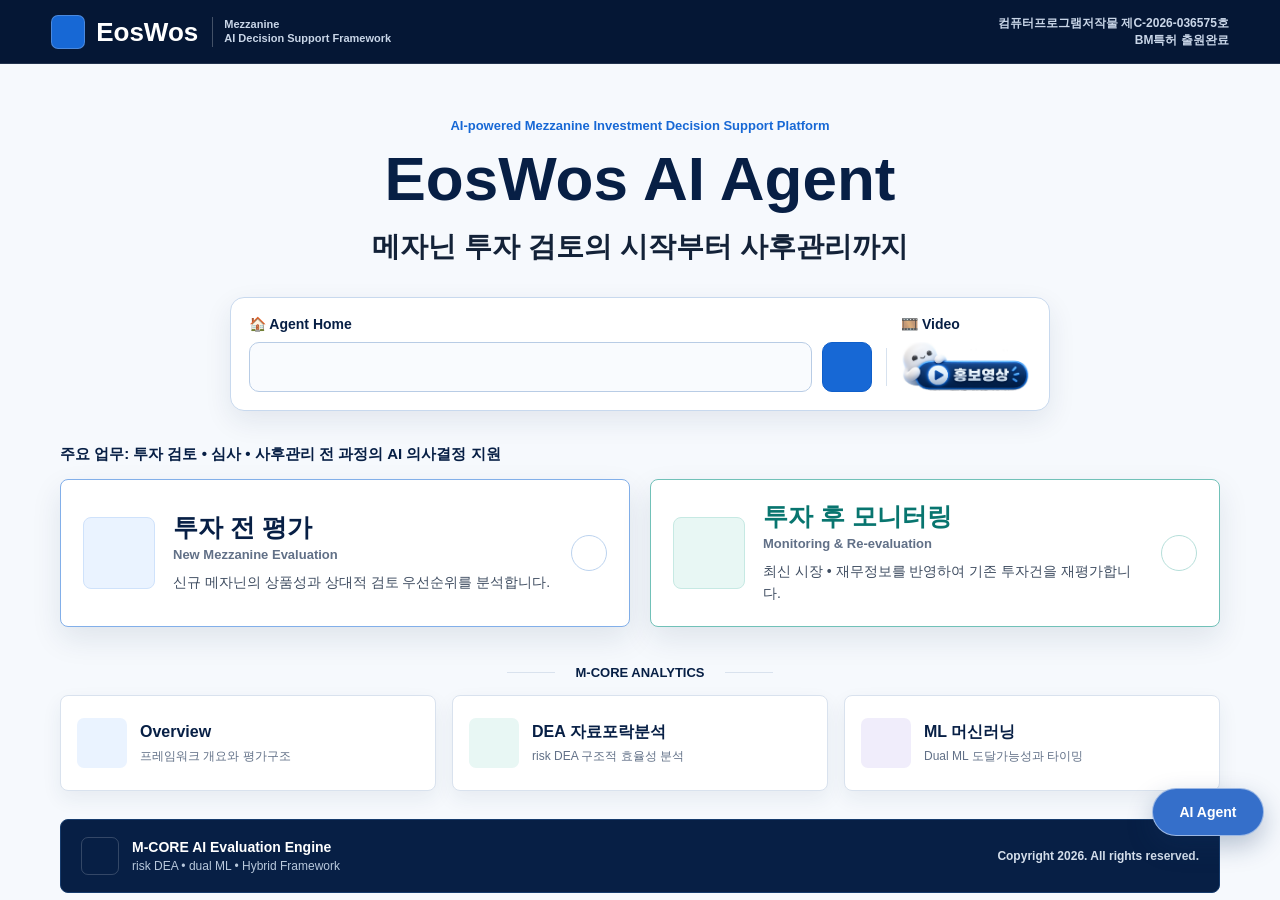
==== commit 5afa828b: "copy: add patent filing notice to EosWos legal labels" ====
--- a/index.html
+++ b/index.html
@@ -142,7 +142,8 @@
                 <span class="agent-home__brand-subtitle">Mezzanine<br />AI Decision Support Framework</span>
             </a>
             <div class="agent-home__registration">
-                컴퓨터프로그램저작물 제C-2026-036575호
+                <div>컴퓨터프로그램저작물 제C-2026-036575호</div>
+                <div>BM특허 출원완료</div>
             </div>
         </header>
 
@@ -319,7 +320,7 @@
 
     <!-- Copyright -->
     <div class="site-copyright-registration" style="position: fixed; top: 8px; right: 20px; z-index: 9999; font-size: 14px; color: #6b7280;">
-        컴퓨터프로그램저작물 제C-2026-036575호
+        컴퓨터프로그램저작물 제C-2026-036575호 | BM특허 출원완료
     </div>
 
     <!-- hits.sh 뱃지 및 Copyright -->
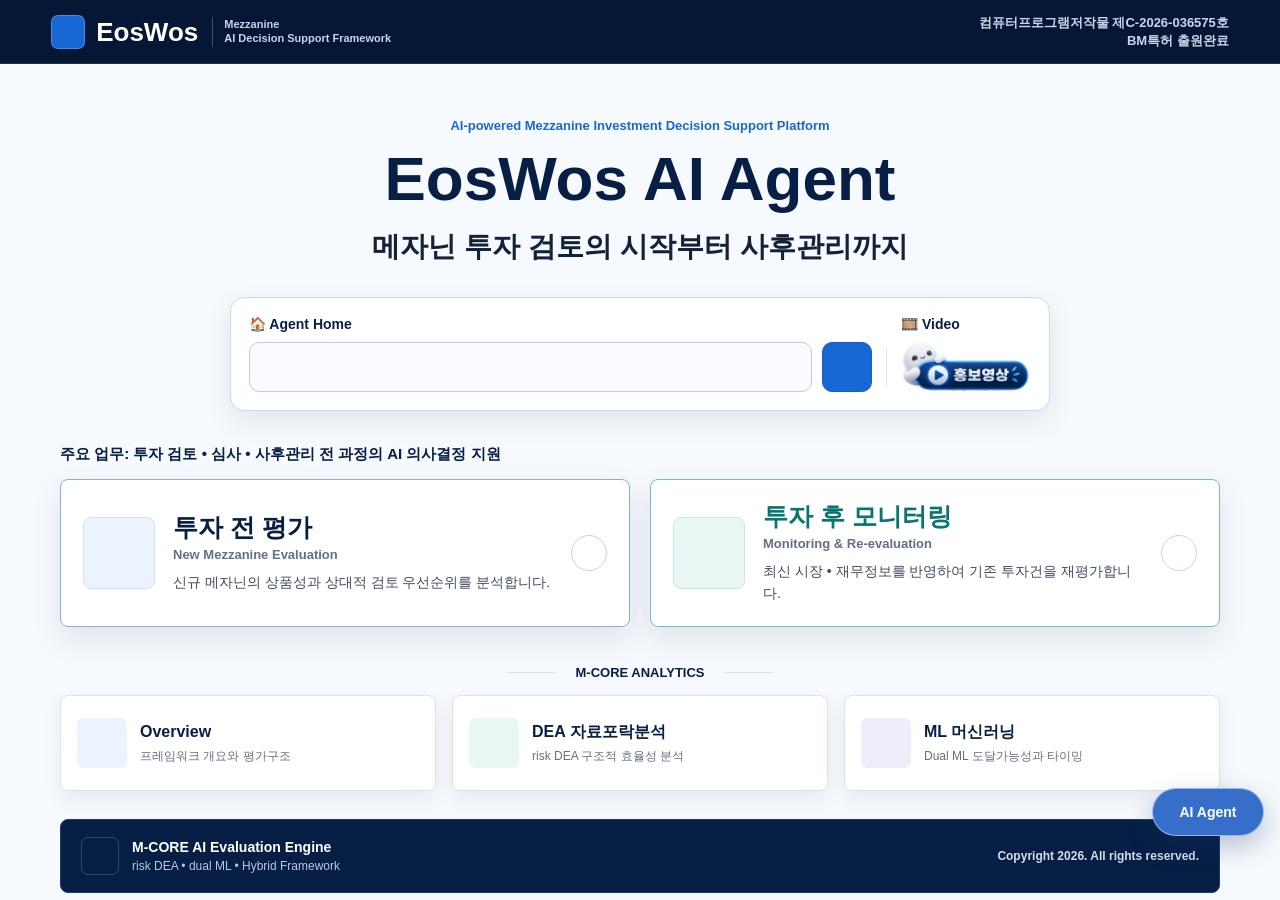
==== commit 4f12ab5f: "Refresh Agent Home stylesheet cache for registration font" ====
--- a/index.html
+++ b/index.html
@@ -24,7 +24,7 @@
 
     <meta name="naver-site-verification" content="ccad66f9c69093825b52c06ba44f369b1f2e4f2b" />
 
-    <link rel="stylesheet" href="./agent_home.css?v=20260913-promo-white-shell" />
+    <link rel="stylesheet" href="./agent_home.css?v=20260919-registration-font" />
     <link rel="stylesheet" href="./ai_widget.css?v=20260828-agent-home-polish" />
     <script src="https://unpkg.com/lucide@0.468.0/dist/umd/lucide.min.js" defer></script>
     <script src="./agent_home_first_prompt.js?v=20260831-first-prompt" defer></script>
--- a/agent_home.css
+++ b/agent_home.css
@@ -136,7 +136,7 @@
     max-width: min(330px, 38vw);
     margin-left: auto;
     color: #c9d6e8;
-    font-size: 12px;
+    font-size: 13px;
     font-weight: 600;
     line-height: 1.35;
     text-align: right;
@@ -929,7 +929,7 @@
 
     .agent-home__registration {
         max-width: 190px;
-        font-size: 10px;
+        font-size: 11px;
         line-height: 1.25;
     }
 
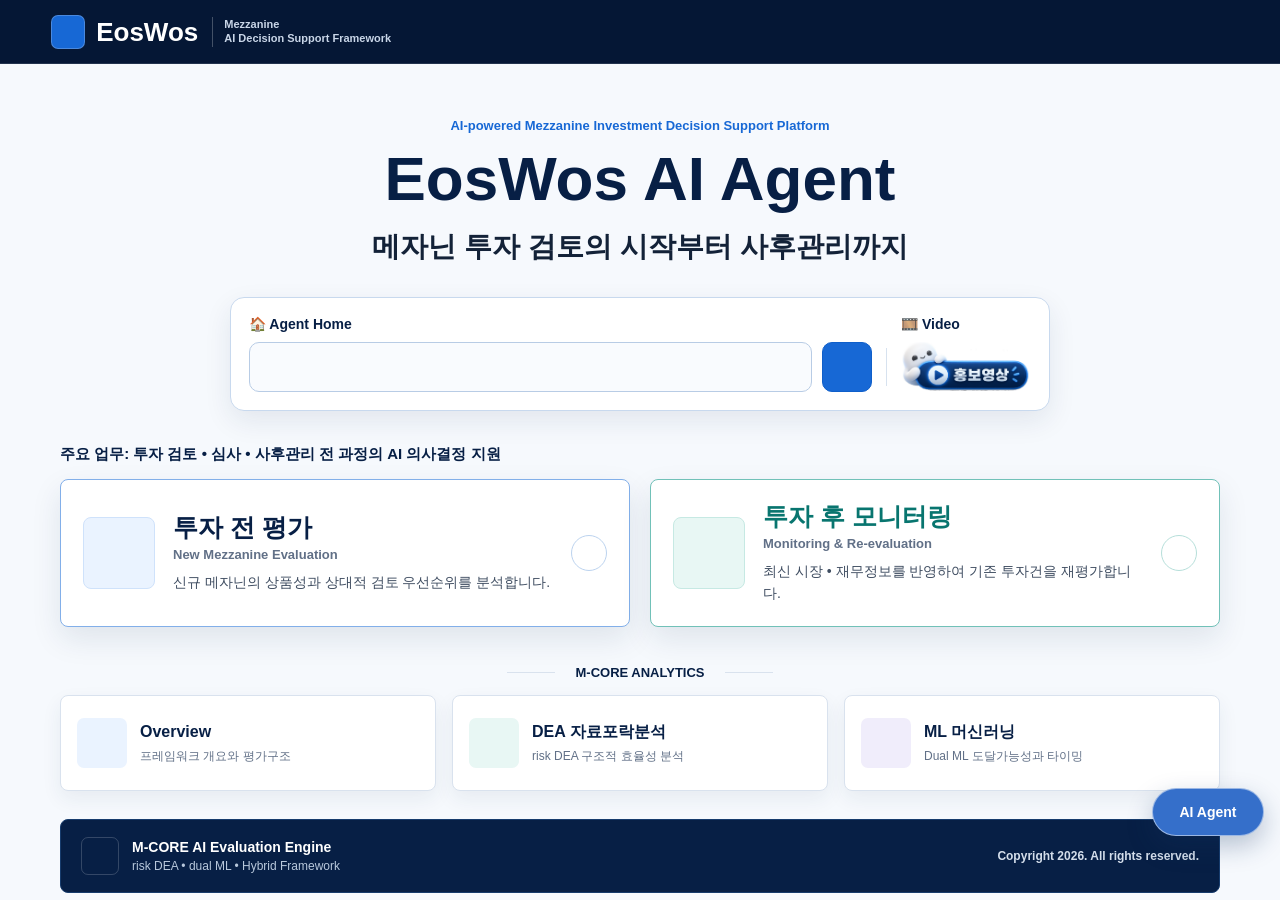
==== commit b47206ac: "Remove top-right registration notices" ====
--- a/index.html
+++ b/index.html
@@ -141,10 +141,7 @@
                 <span class="agent-home__brand-divider" aria-hidden="true"></span>
                 <span class="agent-home__brand-subtitle">Mezzanine<br />AI Decision Support Framework</span>
             </a>
-            <div class="agent-home__registration">
-                <div>컴퓨터프로그램저작물 제C-2026-036575호</div>
-                <div>BM특허 출원완료</div>
-            </div>
+            <div class="agent-home__registration"></div>
         </header>
 
         <main class="agent-home__main">
@@ -170,7 +167,7 @@
                         <div class="agent-home__first-prompt-control">
                             <div class="agent-home__first-prompt-input-shell">
                                 <span class="agent-home__sr-only" id="agent-home-first-prompt-guidance">
-                                    궁금한 건 참지 말고 질문하세요. 시간은 화살이고, 미래는 자산이다. - 멋진 신세계 -
+                                    궁금한 건 참지 말고 질문하세요.
                                 </span>
                                 <input
                                     id="agent-home-first-prompt-input"
@@ -182,7 +179,7 @@
                                     aria-describedby="agent-home-first-prompt-guidance"
                                     placeholder=" " />
                                 <div class="agent-home__prompt-marquee" aria-hidden="true">
-                                    <span>궁금한 건 참지 말고 질문하세요. 시간은 화살이고, 미래는 자산이다. - 멋진 신세계 -</span>
+                                    <span>궁금한 건 참지 말고 질문하세요.</span>
                                 </div>
                             </div>
                             <button class="agent-home__first-prompt-submit" id="agent-home-first-prompt-submit" type="submit" aria-label="질문 보내기" title="질문 보내기">
@@ -319,9 +316,7 @@
     </div>
 
     <!-- Copyright -->
-    <div class="site-copyright-registration" style="position: fixed; top: 8px; right: 20px; z-index: 9999; font-size: 14px; color: #6b7280;">
-        컴퓨터프로그램저작물 제C-2026-036575호 | BM특허 출원완료
-    </div>
+    <div class="site-copyright-registration" style="position: fixed; top: 8px; right: 20px; z-index: 9999; font-size: 14px; color: #6b7280;"></div>
 
     <!-- hits.sh 뱃지 및 Copyright -->
     <div class="site-hit-counter" style="position: fixed; bottom: 8px; right: 10px; z-index: 9999; text-align: right;">
